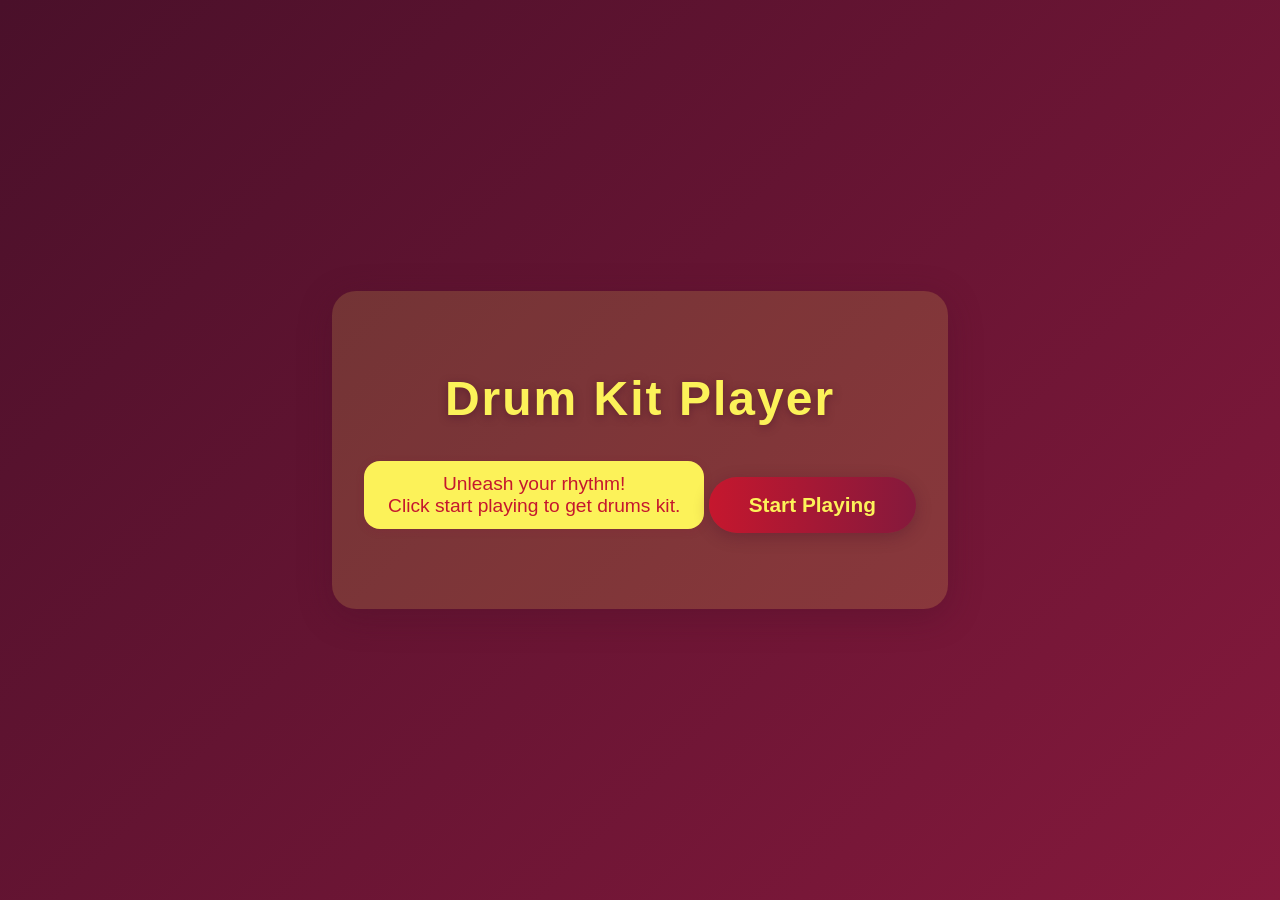
==== index.html @ 1b4ceeef "Add files via upload" ====
<!DOCTYPE html>
<html lang="en">
<head>
    <meta charset="UTF-8">
    <meta name="viewport" content="width=device-width, initial-scale=1.0">
    <title>Drums</title>
    <link rel="stylesheet" href="style.css">
    <style>
          body {
            margin: 0;
            padding: 0;
            min-height: 100vh;
            background: linear-gradient(135deg, #4A102A 0%, #85193C 100%);
            display: flex;
            flex-direction: column;
            align-items: center;
            justify-content: center;
            font-family: 'Segoe UI', Arial, sans-serif;
        }
        .container {
            background: rgba(252, 242, 89, 0.15);
            border-radius: 24px;
            box-shadow: 0 8px 32px 0 rgba(76, 17, 42, 0.37);
            padding: 48px 32px;
            text-align: center;
            animation: fadeIn 1.5s ease;
        }
        @keyframes fadeIn {
            from { opacity: 0; transform: translateY(40px);}
            to { opacity: 1; transform: translateY(0);}
        }
        h1 {
            color: #FCF259;
            font-size: 3rem;
            margin-bottom: 16px;
            letter-spacing: 2px;
            text-shadow: 0 2px 8px #4A102A88;
            animation: popIn 1s cubic-bezier(.68,-0.55,.27,1.55);
        }
        @keyframes popIn {
            0% { transform: scale(0.7); opacity: 0;}
            80% { transform: scale(1.1);}
            100% { transform: scale(1); opacity: 1;}
        }
        p {
            color: #C5172E;
            font-size: 1.2rem;
            margin-bottom: 32px;
            background: #FCF259;
            display: inline-block;
            padding: 12px 24px;
            border-radius: 16px;
            box-shadow: 0 2px 8px #85193C33;
            animation: fadeIn 1.5s 0.5s backwards;
        }
        .start-btn {
            background: linear-gradient(90deg, #C5172E 0%, #85193C 100%);
            color: #FCF259;
            border: none;
            border-radius: 32px;
            padding: 16px 40px;
            font-size: 1.3rem;
            font-weight: bold;
            cursor: pointer;
            box-shadow: 0 4px 16px #4A102A55;
            transition: transform 0.2s, box-shadow 0.2s;
            animation: bounceIn 1.2s 0.7s backwards;
        }
        .start-btn:hover {
            transform: scale(1.08);
            box-shadow: 0 8px 32px #C5172E55;
            background: linear-gradient(90deg, #85193C 0%, #C5172E 100%);
        }
        @keyframes bounceIn {
            0% { transform: scale(0.5); opacity: 0;}
            70% { transform: scale(1.1);}
            100% { transform: scale(1); opacity: 1;}
        }
a{
    text-decoration: none;
    color: #FCF259;
}
    </style>
</head>
<body>
            
    <div class="container">
        <h1>Drum Kit Player</h1>
        <p>Unleash your rhythm!<br>Click start playing to get drums kit.</p>
        <button class="start-btn"><a href="drumkit.html">Start Playing</a></button>
    </div>

    
</body>

</html>
---- style.css ----
body {
            margin: 0;
            padding: 0;
            min-height: 100vh;
            background: linear-gradient(135deg, #4A102A 0%, #85193C 100%);
            display: flex;
            flex-direction: column;
            align-items: center;
            justify-content: center;
            font-family: 'Segoe UI', Arial, sans-serif;
        }
        .container {
            background: rgba(252, 242, 89, 0.15);
            border-radius: 24px;
            box-shadow: 0 8px 32px 0 rgba(76, 17, 42, 0.37);
            padding: 48px 32px;
            text-align: center;
            animation: fadeIn 1.5s ease;
        }
        @keyframes fadeIn {
            from { opacity: 0; transform: translateY(40px);}
            to { opacity: 1; transform: translateY(0);}
        }
        h1 {
            color: #FCF259;
            font-size: 3rem;
            margin-bottom: 16px;
            letter-spacing: 2px;
            text-shadow: 0 2px 8px #4A102A88;
            animation: popIn 1s cubic-bezier(.68,-0.55,.27,1.55);
        }
        @keyframes popIn {
            0% { transform: scale(0.7); opacity: 0;}
            80% { transform: scale(1.1);}
            100% { transform: scale(1); opacity: 1;}
        }
        p {
            color: #C5172E;
            font-size: 1.2rem;
            margin-bottom: 32px;
            background: #FCF259;
            display: inline-block;
            padding: 12px 24px;
            border-radius: 16px;
            box-shadow: 0 2px 8px #85193C33;
            animation: fadeIn 1.5s 0.5s backwards;
        }
        .start-btn {
            background: linear-gradient(90deg, #C5172E 0%, #85193C 100%);
            color: #FCF259;
            border: none;
            border-radius: 32px;
            padding: 16px 40px;
            font-size: 1.3rem;
            font-weight: bold;
            cursor: pointer;
            box-shadow: 0 4px 16px #4A102A55;
            transition: transform 0.2s, box-shadow 0.2s;
            animation: bounceIn 1.2s 0.7s backwards;
        }
        .start-btn:hover {
            transform: scale(1.08);
            box-shadow: 0 8px 32px #C5172E55;
            background: linear-gradient(90deg, #85193C 0%, #C5172E 100%);
        }
        @keyframes bounceIn {
            0% { transform: scale(0.5); opacity: 0;}
            70% { transform: scale(1.1);}
            100% { transform: scale(1); opacity: 1;}
        }
a{
    text-decoration: none;
    color: #FCF259;
}
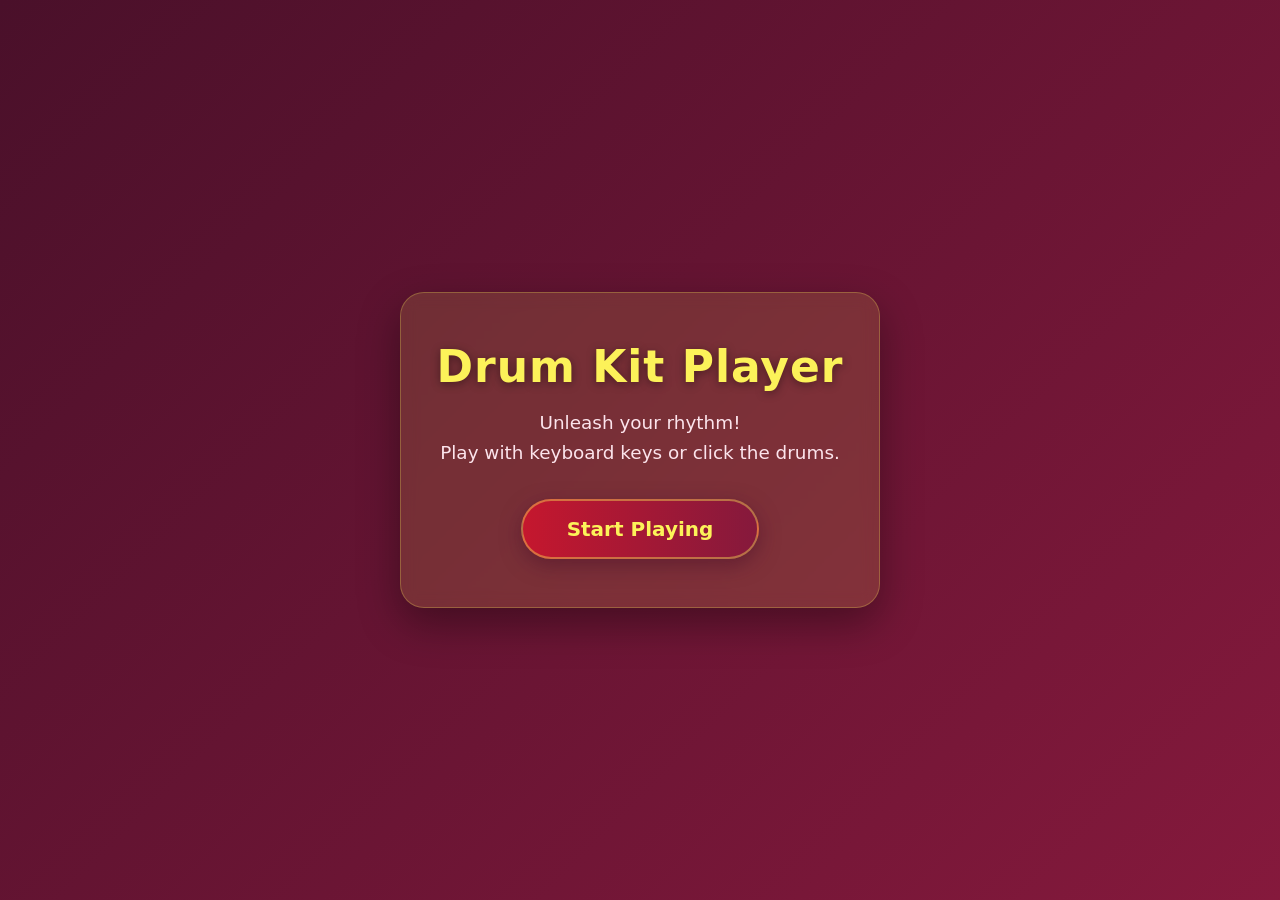
==== commit 6c0a9219: "Refactor drums kit with modern JS, zero-latency audio, and responsive UI - Preload audio elements an" ====
--- a/index.html
+++ b/index.html
@@ -1,96 +1,16 @@
-<!DOCTYPE html>
-<html lang="en">
-<head>
-    <meta charset="UTF-8">
-    <meta name="viewport" content="width=device-width, initial-scale=1.0">
-    <title>Drums</title>
-    <link rel="stylesheet" href="style.css">
-    <style>
-          body {
-            margin: 0;
-            padding: 0;
-            min-height: 100vh;
-            background: linear-gradient(135deg, #4A102A 0%, #85193C 100%);
-            display: flex;
-            flex-direction: column;
-            align-items: center;
-            justify-content: center;
-            font-family: 'Segoe UI', Arial, sans-serif;
-        }
-        .container {
-            background: rgba(252, 242, 89, 0.15);
-            border-radius: 24px;
-            box-shadow: 0 8px 32px 0 rgba(76, 17, 42, 0.37);
-            padding: 48px 32px;
-            text-align: center;
-            animation: fadeIn 1.5s ease;
-        }
-        @keyframes fadeIn {
-            from { opacity: 0; transform: translateY(40px);}
-            to { opacity: 1; transform: translateY(0);}
-        }
-        h1 {
-            color: #FCF259;
-            font-size: 3rem;
-            margin-bottom: 16px;
-            letter-spacing: 2px;
-            text-shadow: 0 2px 8px #4A102A88;
-            animation: popIn 1s cubic-bezier(.68,-0.55,.27,1.55);
-        }
-        @keyframes popIn {
-            0% { transform: scale(0.7); opacity: 0;}
-            80% { transform: scale(1.1);}
-            100% { transform: scale(1); opacity: 1;}
-        }
-        p {
-            color: #C5172E;
-            font-size: 1.2rem;
-            margin-bottom: 32px;
-            background: #FCF259;
-            display: inline-block;
-            padding: 12px 24px;
-            border-radius: 16px;
-            box-shadow: 0 2px 8px #85193C33;
-            animation: fadeIn 1.5s 0.5s backwards;
-        }
-        .start-btn {
-            background: linear-gradient(90deg, #C5172E 0%, #85193C 100%);
-            color: #FCF259;
-            border: none;
-            border-radius: 32px;
-            padding: 16px 40px;
-            font-size: 1.3rem;
-            font-weight: bold;
-            cursor: pointer;
-            box-shadow: 0 4px 16px #4A102A55;
-            transition: transform 0.2s, box-shadow 0.2s;
-            animation: bounceIn 1.2s 0.7s backwards;
-        }
-        .start-btn:hover {
-            transform: scale(1.08);
-            box-shadow: 0 8px 32px #C5172E55;
-            background: linear-gradient(90deg, #85193C 0%, #C5172E 100%);
-        }
-        @keyframes bounceIn {
-            0% { transform: scale(0.5); opacity: 0;}
-            70% { transform: scale(1.1);}
-            100% { transform: scale(1); opacity: 1;}
-        }
-a{
-    text-decoration: none;
-    color: #FCF259;
-}
-    </style>
-</head>
-<body>
-            
-    <div class="container">
-        <h1>Drum Kit Player</h1>
-        <p>Unleash your rhythm!<br>Click start playing to get drums kit.</p>
-        <button class="start-btn"><a href="drumkit.html">Start Playing</a></button>
-    </div>
-
-    
-</body>
-
-</html>
+<!DOCTYPE html>
+<html lang="en">
+<head>
+  <meta charset="UTF-8">
+  <meta name="viewport" content="width=device-width, initial-scale=1.0">
+  <title>Drum Kit Player</title>
+  <link rel="stylesheet" href="style.css">
+</head>
+<body>
+  <main class="container">
+    <h1>Drum Kit Player</h1>
+    <p>Unleash your rhythm!<br>Play with keyboard keys or click the drums.</p>
+    <a href="drumkit.html" class="start-btn">Start Playing</a>
+  </main>
+</body>
+</html>
--- a/style.css
+++ b/style.css
@@ -1,74 +1,80 @@
-  body {
-            margin: 0;
-            padding: 0;
-            min-height: 100vh;
-            background: linear-gradient(135deg, #4A102A 0%, #85193C 100%);
-            display: flex;
-            flex-direction: column;
-            align-items: center;
-            justify-content: center;
-            font-family: 'Segoe UI', Arial, sans-serif;
-        }
-        .container {
-            background: rgba(252, 242, 89, 0.15);
-            border-radius: 24px;
-            box-shadow: 0 8px 32px 0 rgba(76, 17, 42, 0.37);
-            padding: 48px 32px;
-            text-align: center;
-            animation: fadeIn 1.5s ease;
-        }
-        @keyframes fadeIn {
-            from { opacity: 0; transform: translateY(40px);}
-            to { opacity: 1; transform: translateY(0);}
-        }
-        h1 {
-            color: #FCF259;
-            font-size: 3rem;
-            margin-bottom: 16px;
-            letter-spacing: 2px;
-            text-shadow: 0 2px 8px #4A102A88;
-            animation: popIn 1s cubic-bezier(.68,-0.55,.27,1.55);
-        }
-        @keyframes popIn {
-            0% { transform: scale(0.7); opacity: 0;}
-            80% { transform: scale(1.1);}
-            100% { transform: scale(1); opacity: 1;}
-        }
-        p {
-            color: #C5172E;
-            font-size: 1.2rem;
-            margin-bottom: 32px;
-            background: #FCF259;
-            display: inline-block;
-            padding: 12px 24px;
-            border-radius: 16px;
-            box-shadow: 0 2px 8px #85193C33;
-            animation: fadeIn 1.5s 0.5s backwards;
-        }
-        .start-btn {
-            background: linear-gradient(90deg, #C5172E 0%, #85193C 100%);
-            color: #FCF259;
-            border: none;
-            border-radius: 32px;
-            padding: 16px 40px;
-            font-size: 1.3rem;
-            font-weight: bold;
-            cursor: pointer;
-            box-shadow: 0 4px 16px #4A102A55;
-            transition: transform 0.2s, box-shadow 0.2s;
-            animation: bounceIn 1.2s 0.7s backwards;
-        }
-        .start-btn:hover {
-            transform: scale(1.08);
-            box-shadow: 0 8px 32px #C5172E55;
-            background: linear-gradient(90deg, #85193C 0%, #C5172E 100%);
-        }
-        @keyframes bounceIn {
-            0% { transform: scale(0.5); opacity: 0;}
-            70% { transform: scale(1.1);}
-            100% { transform: scale(1); opacity: 1;}
-        }
-a{
-    text-decoration: none;
-    color: #FCF259;
-}
+* {
+  box-sizing: border-box;
+}
+
+body {
+  margin: 0;
+  padding: 16px;
+  min-height: 100vh;
+  background: linear-gradient(135deg, #4a102a 0%, #85193c 100%);
+  display: flex;
+  flex-direction: column;
+  align-items: center;
+  justify-content: center;
+  font-family: 'Segoe UI', system-ui, -apple-system, sans-serif;
+  color: #fff;
+}
+
+.container {
+  background: rgba(252, 242, 89, 0.12);
+  border: 1px solid rgba(252, 242, 89, 0.25);
+  border-radius: 24px;
+  box-shadow: 0 16px 40px rgba(0, 0, 0, 0.35);
+  backdrop-filter: blur(8px);
+  padding: 48px 32px;
+  text-align: center;
+  max-width: 480px;
+  width: 100%;
+  animation: fadeIn 0.8s ease-out;
+}
+
+h1 {
+  color: #fcf259;
+  font-size: 2.75rem;
+  margin: 0 0 16px;
+  letter-spacing: 1px;
+  text-shadow: 0 2px 10px rgba(0, 0, 0, 0.4);
+}
+
+p {
+  color: #fce4ec;
+  font-size: 1.15rem;
+  line-height: 1.6;
+  margin: 0 0 32px;
+}
+
+.start-btn {
+  display: inline-block;
+  background: linear-gradient(90deg, #c5172e 0%, #85193c 100%);
+  color: #fcf259;
+  border: 2px solid rgba(252, 242, 89, 0.4);
+  border-radius: 32px;
+  padding: 16px 44px;
+  font-size: 1.25rem;
+  font-weight: 700;
+  text-decoration: none;
+  cursor: pointer;
+  box-shadow: 0 6px 20px rgba(74, 16, 42, 0.5);
+  transition: transform 0.2s ease, box-shadow 0.2s ease, background 0.2s ease;
+}
+
+.start-btn:hover {
+  transform: translateY(-2px) scale(1.04);
+  box-shadow: 0 10px 28px rgba(197, 23, 46, 0.6);
+  background: linear-gradient(90deg, #85193c 0%, #c5172e 100%);
+}
+
+.start-btn:active {
+  transform: translateY(1px) scale(0.98);
+}
+
+@keyframes fadeIn {
+  from {
+    opacity: 0;
+    transform: translateY(20px);
+  }
+  to {
+    opacity: 1;
+    transform: translateY(0);
+  }
+}
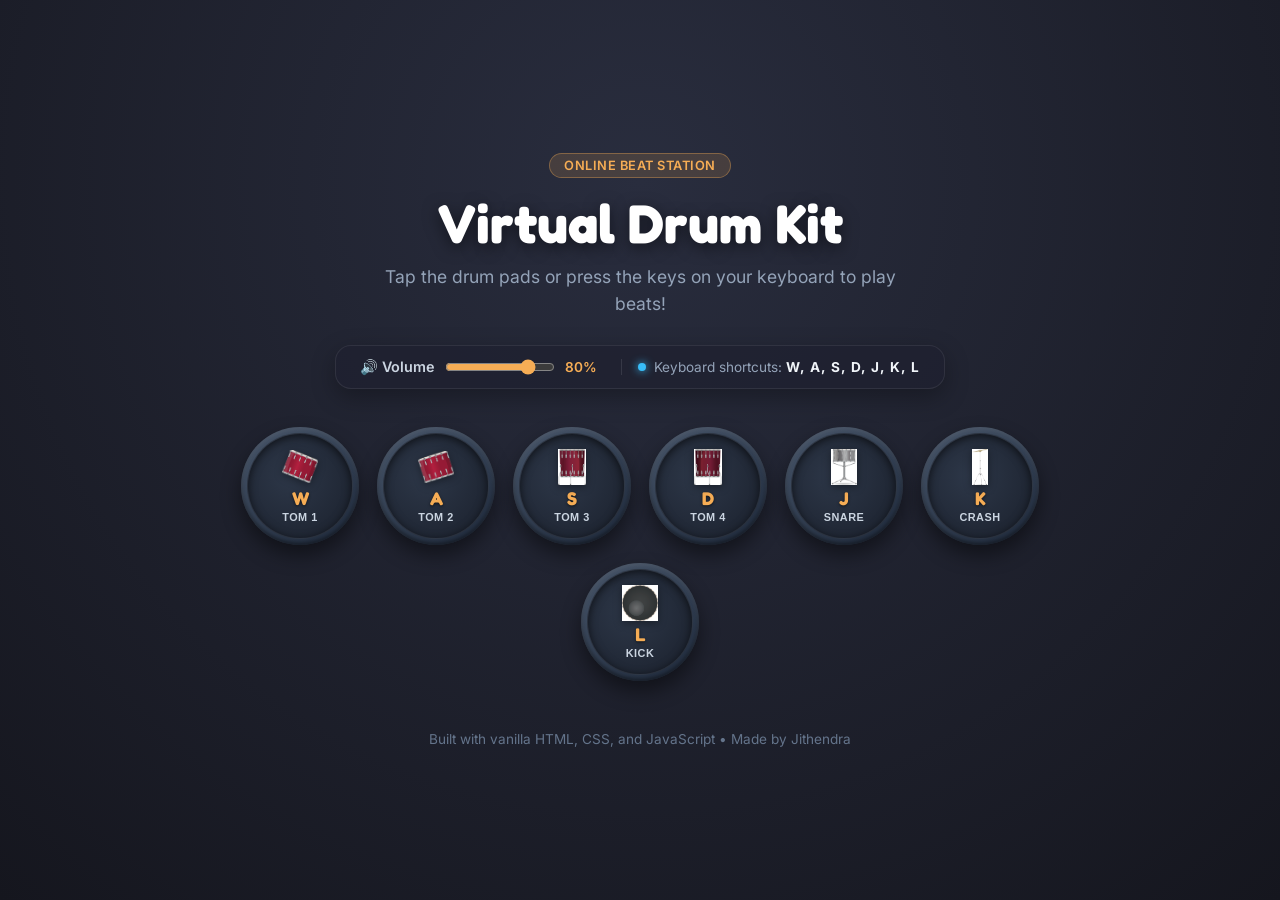
==== commit 5b67a29f: "Redesign drum kit with unified UI, tactile drum pads, volume control, and custom README - Unify drum" ====
--- a/index.html
+++ b/index.html
@@ -3,14 +3,111 @@
 <head>
   <meta charset="UTF-8">
   <meta name="viewport" content="width=device-width, initial-scale=1.0">
-  <title>Drum Kit Player</title>
+  <title>Drum Kit - Play Beats in Your Browser</title>
   <link rel="stylesheet" href="style.css">
+  <link rel="preconnect" href="https://fonts.googleapis.com">
+  <link rel="preconnect" href="https://fonts.gstatic.com" crossorigin>
+  <link href="https://fonts.googleapis.com/css2?family=Fredoka:wght@500;600;700&family=Inter:wght@400;500;600;700&display=swap" rel="stylesheet">
 </head>
 <body>
-  <main class="container">
-    <h1>Drum Kit Player</h1>
-    <p>Unleash your rhythm!<br>Play with keyboard keys or click the drums.</p>
-    <a href="drumkit.html" class="start-btn">Start Playing</a>
-  </main>
+  <div class="app-container">
+    <header class="app-header">
+      <div class="badge">Online Beat Station</div>
+      <h1>Virtual Drum Kit</h1>
+      <p class="tagline">Tap the drum pads or press the keys on your keyboard to play beats!</p>
+    </header>
+
+    <div class="control-panel">
+      <div class="volume-box">
+        <label for="volume-slider">
+          <span class="vol-icon">&#128266;</span> Volume
+        </label>
+        <input type="range" id="volume-slider" min="0" max="1" step="0.05" value="0.8">
+        <span id="volume-label">80%</span>
+      </div>
+      <div class="tip-box">
+        <span class="tip-dot"></span>
+        <span>Keyboard shortcuts: <strong>W, A, S, D, J, K, L</strong></span>
+      </div>
+    </div>
+
+    <main class="drum-pads" role="region" aria-label="Drum kit pads">
+      <button class="drum-pad w" data-key="w" aria-label="Play Tom 1 with key W">
+        <div class="pad-rim">
+          <div class="pad-skin">
+            <img src="images/tom1.png" alt="" class="pad-icon" draggable="false">
+            <span class="key-badge">W</span>
+            <span class="sound-label">Tom 1</span>
+          </div>
+        </div>
+      </button>
+
+      <button class="drum-pad a" data-key="a" aria-label="Play Tom 2 with key A">
+        <div class="pad-rim">
+          <div class="pad-skin">
+            <img src="images/tom2.png" alt="" class="pad-icon" draggable="false">
+            <span class="key-badge">A</span>
+            <span class="sound-label">Tom 2</span>
+          </div>
+        </div>
+      </button>
+
+      <button class="drum-pad s" data-key="s" aria-label="Play Tom 3 with key S">
+        <div class="pad-rim">
+          <div class="pad-skin">
+            <img src="images/tom3.png" alt="" class="pad-icon" draggable="false">
+            <span class="key-badge">S</span>
+            <span class="sound-label">Tom 3</span>
+          </div>
+        </div>
+      </button>
+
+      <button class="drum-pad d" data-key="d" aria-label="Play Tom 4 with key D">
+        <div class="pad-rim">
+          <div class="pad-skin">
+            <img src="images/tom4.png" alt="" class="pad-icon" draggable="false">
+            <span class="key-badge">D</span>
+            <span class="sound-label">Tom 4</span>
+          </div>
+        </div>
+      </button>
+
+      <button class="drum-pad j" data-key="j" aria-label="Play Snare with key J">
+        <div class="pad-rim">
+          <div class="pad-skin">
+            <img src="images/snare.png" alt="" class="pad-icon" draggable="false">
+            <span class="key-badge">J</span>
+            <span class="sound-label">Snare</span>
+          </div>
+        </div>
+      </button>
+
+      <button class="drum-pad k" data-key="k" aria-label="Play Crash with key K">
+        <div class="pad-rim">
+          <div class="pad-skin">
+            <img src="images/crash.png" alt="" class="pad-icon" draggable="false">
+            <span class="key-badge">K</span>
+            <span class="sound-label">Crash</span>
+          </div>
+        </div>
+      </button>
+
+      <button class="drum-pad l" data-key="l" aria-label="Play Kick Bass with key L">
+        <div class="pad-rim">
+          <div class="pad-skin">
+            <img src="images/kick.png" alt="" class="pad-icon" draggable="false">
+            <span class="key-badge">L</span>
+            <span class="sound-label">Kick</span>
+          </div>
+        </div>
+      </button>
+    </main>
+
+    <footer class="app-footer">
+      <p>Built with vanilla HTML, CSS, and JavaScript &bull; Made by Jithendra</p>
+    </footer>
+  </div>
+
+  <script src="index.js"></script>
 </body>
 </html>
--- a/style.css
+++ b/style.css
@@ -1,80 +1,285 @@
+/* Reset & base styling */
 * {
   box-sizing: border-box;
+  margin: 0;
+  padding: 0;
 }
 
 body {
-  margin: 0;
-  padding: 16px;
   min-height: 100vh;
-  background: linear-gradient(135deg, #4a102a 0%, #85193c 100%);
+  background: radial-gradient(circle at 50% 20%, #292d3e 0%, #15161e 100%);
+  font-family: 'Inter', system-ui, -apple-system, sans-serif;
+  color: #e2e8f0;
+  display: flex;
+  justify-content: center;
+  align-items: center;
+  padding: 24px 16px;
+  user-select: none;
+  -webkit-user-select: none;
+}
+
+.app-container {
+  width: 100%;
+  max-width: 960px;
   display: flex;
   flex-direction: column;
   align-items: center;
-  justify-content: center;
-  font-family: 'Segoe UI', system-ui, -apple-system, sans-serif;
-  color: #fff;
-}
-
-.container {
-  background: rgba(252, 242, 89, 0.12);
-  border: 1px solid rgba(252, 242, 89, 0.25);
-  border-radius: 24px;
-  box-shadow: 0 16px 40px rgba(0, 0, 0, 0.35);
-  backdrop-filter: blur(8px);
-  padding: 48px 32px;
+  gap: 28px;
+}
+
+/* Header */
+.app-header {
   text-align: center;
-  max-width: 480px;
+}
+
+.badge {
+  display: inline-block;
+  background: rgba(246, 173, 85, 0.15);
+  color: #f6ad55;
+  border: 1px solid rgba(246, 173, 85, 0.35);
+  padding: 4px 14px;
+  border-radius: 999px;
+  font-size: 0.8rem;
+  font-weight: 600;
+  letter-spacing: 0.5px;
+  text-transform: uppercase;
+  margin-bottom: 12px;
+}
+
+.app-header h1 {
+  font-family: 'Fredoka', cursive, sans-serif;
+  font-size: clamp(2.2rem, 5vw, 3.4rem);
+  font-weight: 700;
+  color: #ffffff;
+  text-shadow: 0 4px 16px rgba(0, 0, 0, 0.5);
+  margin-bottom: 8px;
+}
+
+.tagline {
+  color: #94a3b8;
+  font-size: clamp(0.95rem, 2vw, 1.1rem);
+  max-width: 520px;
+  line-height: 1.5;
+}
+
+/* Controls Bar */
+.control-panel {
+  display: flex;
+  flex-wrap: wrap;
+  align-items: center;
+  justify-content: center;
+  gap: 20px;
+  background: rgba(30, 32, 48, 0.7);
+  border: 1px solid rgba(255, 255, 255, 0.08);
+  border-radius: 16px;
+  padding: 12px 24px;
+  box-shadow: 0 8px 24px rgba(0, 0, 0, 0.3);
+}
+
+.volume-box {
+  display: flex;
+  align-items: center;
+  gap: 10px;
+  font-size: 0.9rem;
+  font-weight: 600;
+  color: #cbd5e1;
+}
+
+.volume-box input[type="range"] {
+  accent-color: #f6ad55;
+  cursor: pointer;
+  width: 110px;
+}
+
+#volume-label {
+  font-size: 0.85rem;
+  color: #f6ad55;
+  min-width: 36px;
+}
+
+.tip-box {
+  display: flex;
+  align-items: center;
+  gap: 8px;
+  font-size: 0.85rem;
+  color: #94a3b8;
+  border-left: 1px solid rgba(255, 255, 255, 0.1);
+  padding-left: 16px;
+}
+
+.tip-dot {
+  width: 8px;
+  height: 8px;
+  background: #38bdf8;
+  border-radius: 50%;
+  display: inline-block;
+  box-shadow: 0 0 8px #38bdf8;
+}
+
+.tip-box strong {
+  color: #f1f5f9;
+  letter-spacing: 1px;
+}
+
+/* Drum Pads Grid */
+.drum-pads {
+  display: flex;
+  flex-wrap: wrap;
+  justify-content: center;
+  gap: 18px;
+  max-width: 900px;
+  padding: 10px;
+}
+
+.drum-pad {
+  background: none;
+  border: none;
+  padding: 0;
+  cursor: pointer;
+  outline: none;
+  touch-action: manipulation;
+  transition: transform 0.08s cubic-bezier(0.2, 0.8, 0.4, 1);
+}
+
+.pad-rim {
+  width: 118px;
+  height: 118px;
+  border-radius: 50%;
+  background: linear-gradient(145deg, #475569, #1e293b);
+  padding: 6px;
+  box-shadow: 
+    0 10px 20px rgba(0, 0, 0, 0.45),
+    0 2px 4px rgba(255, 255, 255, 0.1) inset,
+    0 -2px 4px rgba(0, 0, 0, 0.5) inset;
+  transition: box-shadow 0.15s ease, background 0.15s ease;
+}
+
+.pad-skin {
   width: 100%;
-  animation: fadeIn 0.8s ease-out;
-}
-
-h1 {
-  color: #fcf259;
-  font-size: 2.75rem;
-  margin: 0 0 16px;
-  letter-spacing: 1px;
-  text-shadow: 0 2px 10px rgba(0, 0, 0, 0.4);
-}
-
-p {
-  color: #fce4ec;
+  height: 100%;
+  border-radius: 50%;
+  background: radial-gradient(circle at 40% 40%, #2d3748 0%, #1a202c 100%);
+  display: flex;
+  flex-direction: column;
+  align-items: center;
+  justify-content: center;
+  gap: 4px;
+  position: relative;
+  overflow: hidden;
+  box-shadow: inset 0 2px 8px rgba(0, 0, 0, 0.6);
+  border: 1px solid rgba(255, 255, 255, 0.05);
+  transition: background 0.1s ease;
+}
+
+.pad-icon {
+  width: 36px;
+  height: 36px;
+  object-fit: contain;
+  filter: drop-shadow(0 2px 4px rgba(0, 0, 0, 0.4));
+  pointer-events: none;
+}
+
+.key-badge {
+  font-family: 'Fredoka', cursive, sans-serif;
   font-size: 1.15rem;
-  line-height: 1.6;
-  margin: 0 0 32px;
-}
-
-.start-btn {
-  display: inline-block;
-  background: linear-gradient(90deg, #c5172e 0%, #85193c 100%);
-  color: #fcf259;
-  border: 2px solid rgba(252, 242, 89, 0.4);
-  border-radius: 32px;
-  padding: 16px 44px;
-  font-size: 1.25rem;
   font-weight: 700;
-  text-decoration: none;
-  cursor: pointer;
-  box-shadow: 0 6px 20px rgba(74, 16, 42, 0.5);
-  transition: transform 0.2s ease, box-shadow 0.2s ease, background 0.2s ease;
-}
-
-.start-btn:hover {
-  transform: translateY(-2px) scale(1.04);
-  box-shadow: 0 10px 28px rgba(197, 23, 46, 0.6);
-  background: linear-gradient(90deg, #85193c 0%, #c5172e 100%);
-}
-
-.start-btn:active {
-  transform: translateY(1px) scale(0.98);
-}
-
-@keyframes fadeIn {
-  from {
-    opacity: 0;
-    transform: translateY(20px);
-  }
-  to {
-    opacity: 1;
-    transform: translateY(0);
-  }
-}
+  color: #f6ad55;
+  line-height: 1;
+  text-shadow: 0 1px 3px rgba(0, 0, 0, 0.6);
+}
+
+.sound-label {
+  font-size: 0.68rem;
+  font-weight: 600;
+  color: #cbd5e1;
+  text-transform: uppercase;
+  letter-spacing: 0.5px;
+}
+
+/* Hover & Active States */
+.drum-pad:hover .pad-rim {
+  box-shadow: 
+    0 12px 24px rgba(0, 0, 0, 0.5),
+    0 0 12px rgba(246, 173, 85, 0.35);
+  background: linear-gradient(145deg, #64748b, #334155);
+}
+
+/* Hit / Pressed Effect */
+.drum-pad.pressed {
+  transform: translateY(4px) scale(0.96);
+}
+
+.drum-pad.pressed .pad-rim {
+  background: linear-gradient(145deg, #f6ad55, #dd6b20);
+  box-shadow: 
+    0 0 24px rgba(246, 173, 85, 0.7),
+    0 4px 10px rgba(0, 0, 0, 0.4);
+}
+
+.drum-pad.pressed .pad-skin {
+  background: radial-gradient(circle at 50% 50%, #4a5568 0%, #2d3748 100%);
+}
+
+.drum-pad.pressed .key-badge {
+  color: #ffffff;
+  transform: scale(1.1);
+}
+
+/* Footer */
+.app-footer {
+  margin-top: 12px;
+  text-align: center;
+  font-size: 0.85rem;
+  color: #64748b;
+}
+
+/* Responsive Styles */
+@media (max-width: 680px) {
+  .control-panel {
+    flex-direction: column;
+    gap: 12px;
+    padding: 14px 18px;
+  }
+
+  .tip-box {
+    border-left: none;
+    padding-left: 0;
+    border-top: 1px solid rgba(255, 255, 255, 0.08);
+    padding-top: 10px;
+  }
+
+  .drum-pads {
+    gap: 12px;
+  }
+
+  .pad-rim {
+    width: 92px;
+    height: 92px;
+    padding: 4px;
+  }
+
+  .pad-icon {
+    width: 28px;
+    height: 28px;
+  }
+
+  .key-badge {
+    font-size: 1rem;
+  }
+
+  .sound-label {
+    font-size: 0.6rem;
+  }
+}
+
+@media (max-width: 400px) {
+  .pad-rim {
+    width: 82px;
+    height: 82px;
+  }
+
+  .pad-icon {
+    width: 24px;
+    height: 24px;
+  }
+}
